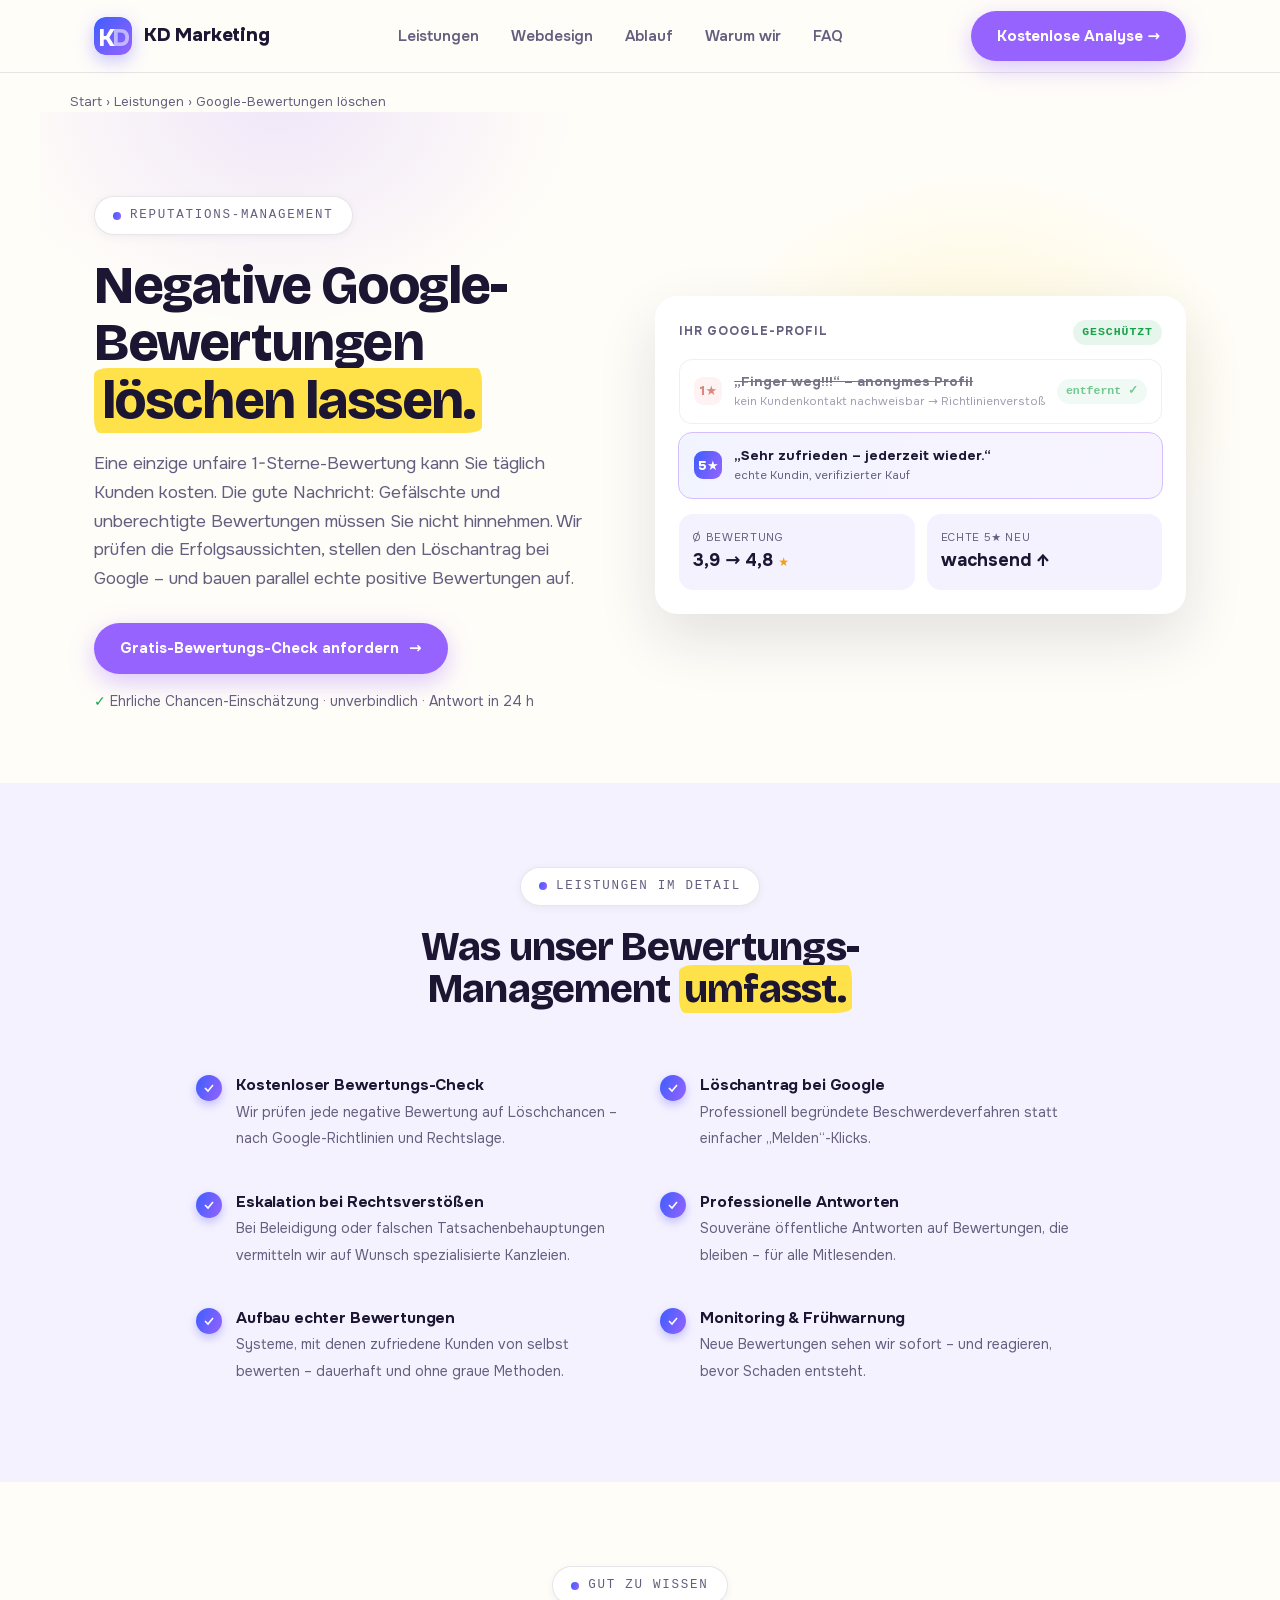
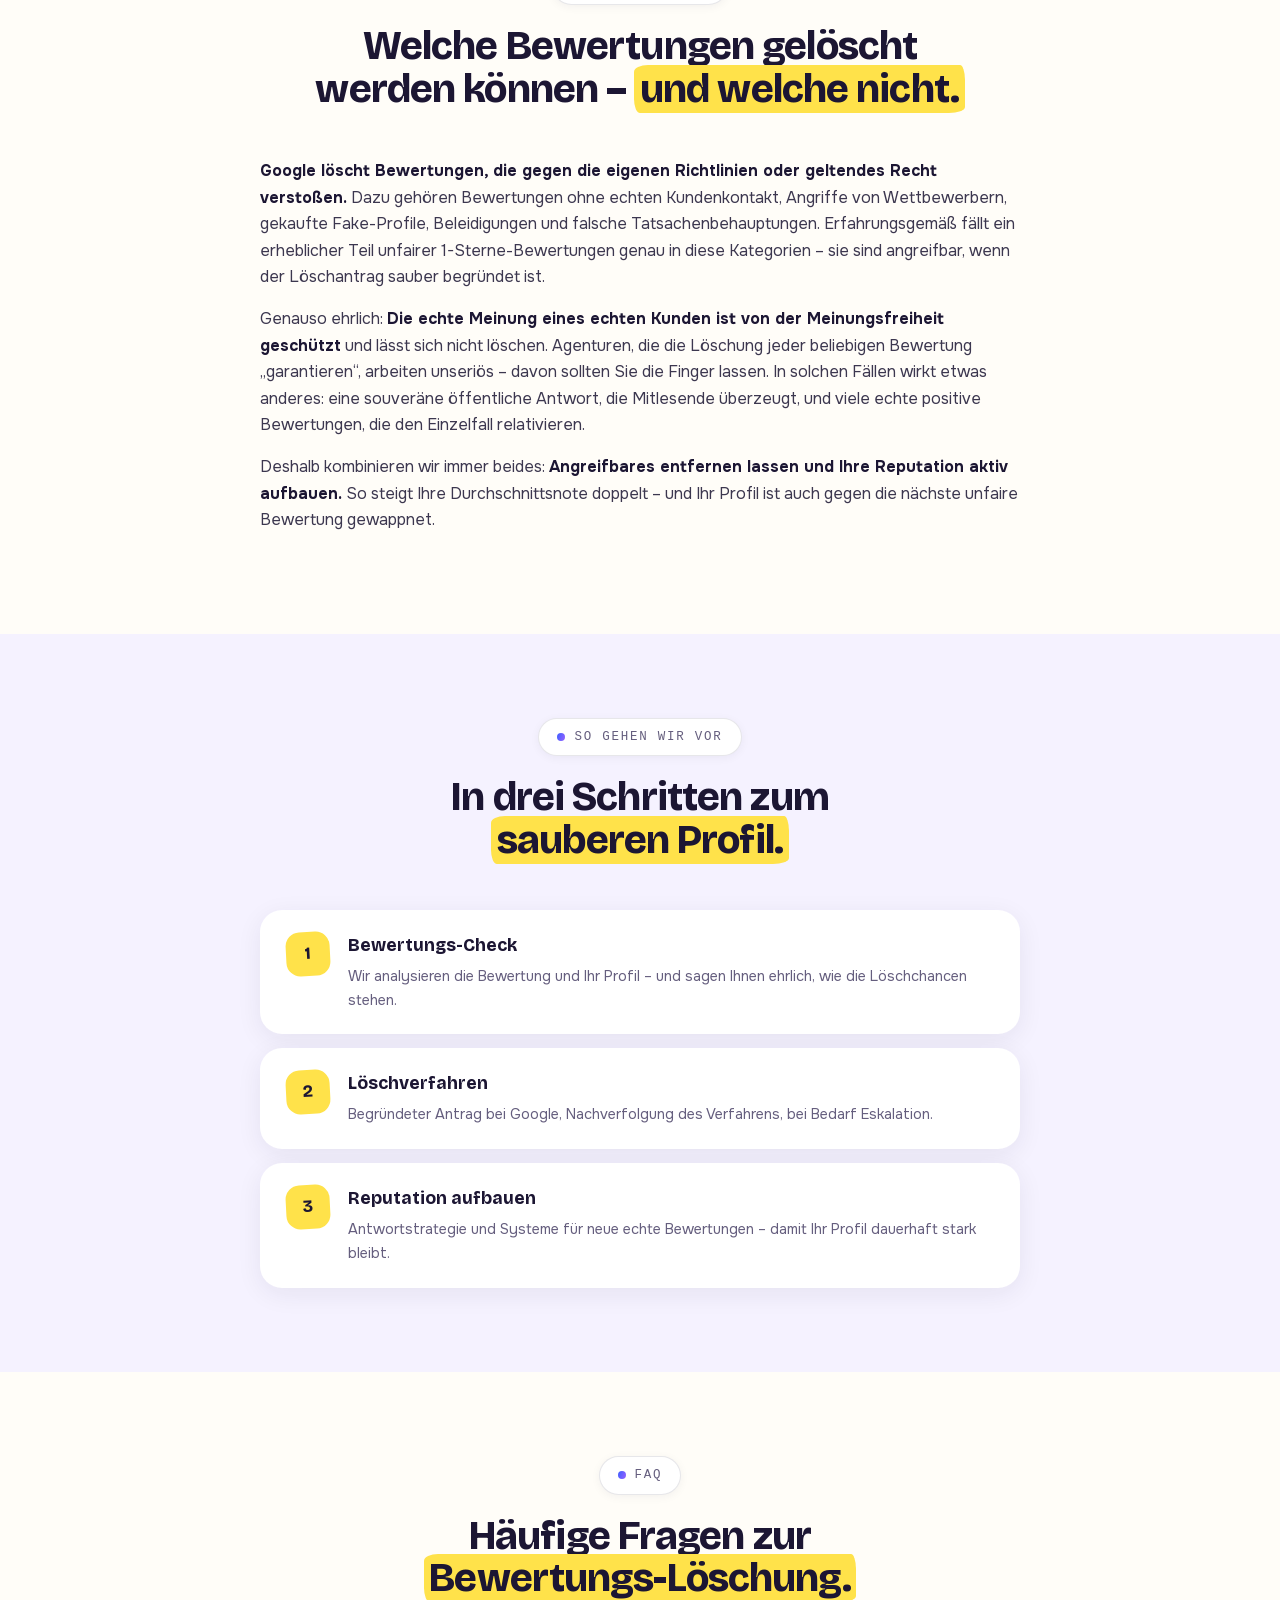
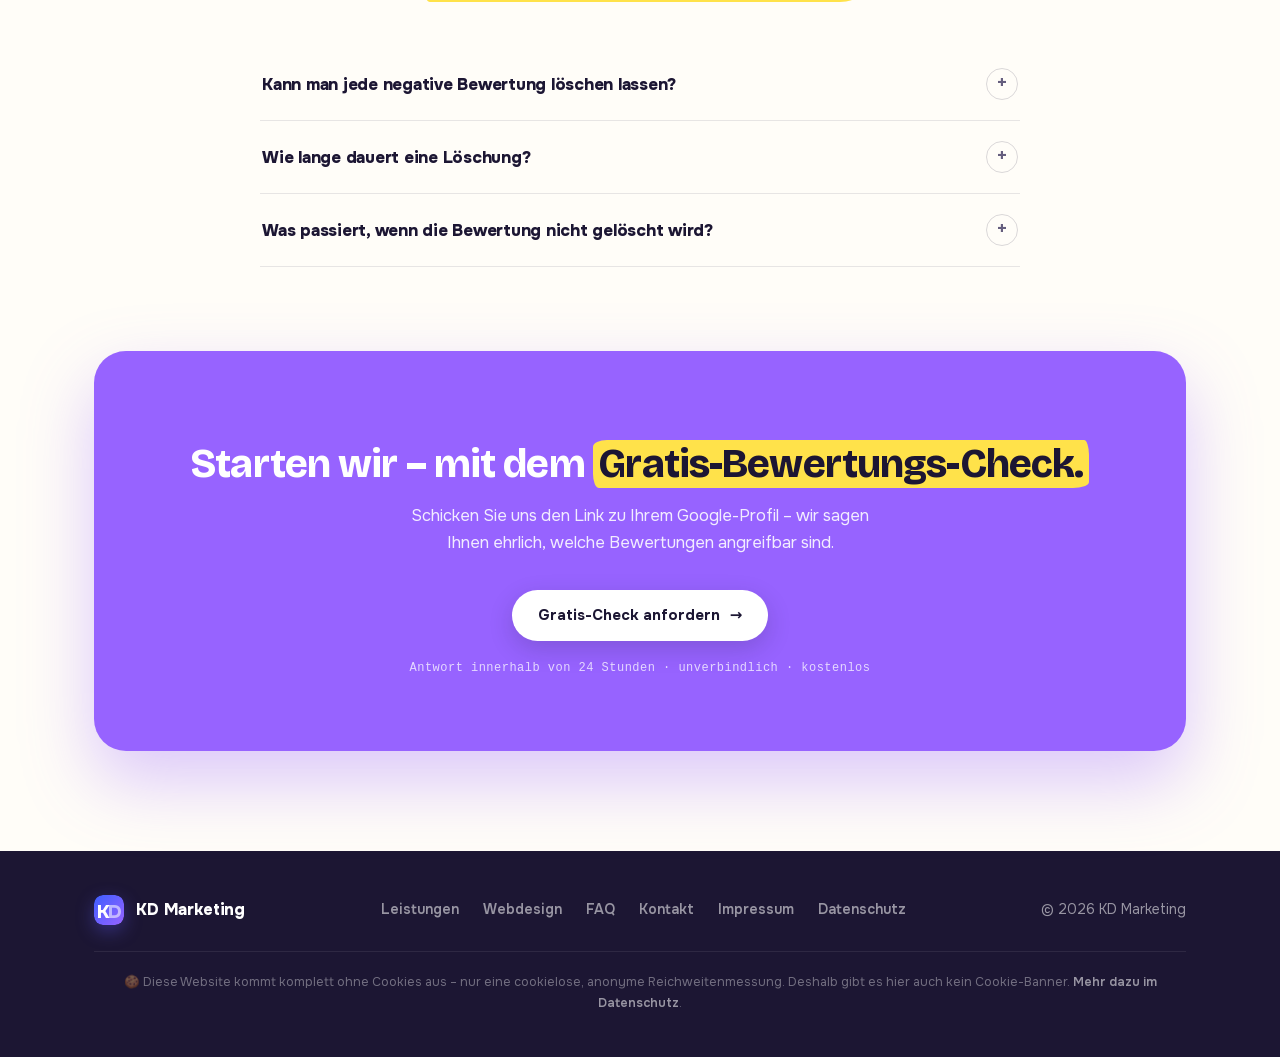
==== bewertungen-loeschen/index.html @ 402eca97 "Neue Leistung: Negative Google-Bewertungen löschen lassen Landingpage /bewertungen-loeschen/ (Servic" ====
<!DOCTYPE html>
<html lang="de">
<head>
<meta charset="UTF-8">
<meta name="viewport" content="width=device-width, initial-scale=1.0">
<title>Google Bewertungen löschen lassen | KD Marketing</title>
<meta name="description" content="Unberechtigte oder gefälschte Google-Bewertungen löschen lassen: ehrlicher Chancen-Check, Löschantrag bei Google, Aufbau echter 5-Sterne-Bewertungen.">
<link rel="canonical" href="https://kd-marketing.com/bewertungen-loeschen/">
<meta property="og:type" content="website">
<meta property="og:site_name" content="KD Marketing">
<meta property="og:locale" content="de_DE">
<meta property="og:title" content="Google Bewertungen löschen lassen | KD Marketing">
<meta property="og:description" content="Unberechtigte oder gefälschte Google-Bewertungen löschen lassen: ehrlicher Chancen-Check, Löschantrag bei Google, Aufbau echter 5-Sterne-Bewertungen.">
<meta property="og:url" content="https://kd-marketing.com/bewertungen-loeschen/">
<meta property="og:image" content="https://kd-marketing.com/og-image.png">
<meta property="og:image:width" content="1200">
<meta property="og:image:height" content="630">
<meta name="twitter:card" content="summary_large_image">
<link rel="icon" href="/favicon.svg" type="image/svg+xml">
<link rel="icon" href="/favicon-32.png" type="image/png" sizes="32x32">
<link rel="apple-touch-icon" href="/apple-touch-icon.png">
<meta name="theme-color" content="#fffdf8">
<link rel="preload" href="/fonts/onest-latin.woff2" as="font" type="font/woff2" crossorigin>
<link rel="stylesheet" href="/fonts/onest.css">
<script type="application/ld+json">
{"@context": "https://schema.org", "@type": "Service", "name": "Bewertungs-Management & Löschung unberechtigter Google-Bewertungen", "serviceType": "Reputationsmanagement", "description": "Unberechtigte oder gefälschte Google-Bewertungen löschen lassen: ehrlicher Chancen-Check, Löschantrag bei Google, Aufbau echter 5-Sterne-Bewertungen.", "url": "https://kd-marketing.com/bewertungen-loeschen/", "provider": {"@id": "https://kd-marketing.com/#organization", "@type": "ProfessionalService", "name": "KD Marketing UG (haftungsbeschränkt)", "url": "https://kd-marketing.com/"}, "areaServed": "DE"}
</script>
<script type="application/ld+json">
{"@context": "https://schema.org", "@type": "BreadcrumbList", "itemListElement": [{"@type": "ListItem", "position": 1, "name": "Start", "item": "https://kd-marketing.com/"}, {"@type": "ListItem", "position": 2, "name": "Google-Bewertungen löschen", "item": "https://kd-marketing.com/bewertungen-loeschen/"}]}
</script>
<script type="application/ld+json">
{"@context": "https://schema.org", "@type": "FAQPage", "mainEntity": [{"@type": "Question", "name": "Kann man jede negative Bewertung löschen lassen?", "acceptedAnswer": {"@type": "Answer", "text": "Nein – und wer Ihnen das verspricht, arbeitet unseriös. Gelöscht wird, was gegen Googles Richtlinien oder geltendes Recht verstößt: Fake-Bewertungen, Bewertungen ohne echten Kundenkontakt, Beleidigungen und falsche Tatsachenbehauptungen. Die echte Meinung eines echten Kunden ist von der Meinungsfreiheit geschützt. Nach dem kostenlosen Check sagen wir Ihnen ehrlich, wie Ihre Chancen stehen."}}, {"@type": "Question", "name": "Wie lange dauert eine Löschung?", "acceptedAnswer": {"@type": "Answer", "text": "Bei klaren Richtlinienverstößen entscheidet Google oft innerhalb von 1–2 Wochen. Strittige Fälle, in denen Google den Verfasser zur Stellungnahme auffordert, können mehrere Wochen dauern. Sie erhalten von uns laufend den Zwischenstand."}}, {"@type": "Question", "name": "Was passiert, wenn die Bewertung nicht gelöscht wird?", "acceptedAnswer": {"@type": "Answer", "text": "Dann reagieren wir strategisch: mit einer souveränen öffentlichen Antwort, die Mitlesende überzeugt, und mit dem gezielten Aufbau echter positiver Bewertungen – so verliert die einzelne Negativ-Bewertung schnell an Gewicht und Ihre Durchschnittsnote steigt wieder."}}]}
</script>
<style>
:root{
  --ink:#1c1633;--ink-soft:#655e7e;--paper:#fffdf8;--paper-soft:#f5f2ff;
  --line:rgba(28,22,51,.1);--blue:#3d5eff;--violet:#9763ff;--marker:#ffe24a;
  --grad:linear-gradient(112deg,#3d5eff 0%,#9763ff 100%);
  --dark:#1c1633;
  --font:'Onest',system-ui,sans-serif;
  --display:'Bricolage Grotesque','Onest',system-ui,sans-serif;
  --mono:ui-monospace,'SF Mono',SFMono-Regular,Menlo,Consolas,monospace;
}
*{margin:0;padding:0;box-sizing:border-box}
html{scroll-behavior:smooth}
section[id]{scroll-margin-top:80px}
a,button,summary{touch-action:manipulation}
:focus-visible{outline:2.5px solid var(--blue);outline-offset:3px;border-radius:6px}
h1,h2,h3{text-wrap:balance}
@media (prefers-reduced-motion:reduce){*,*::before,*::after{animation:none!important;transition:none!important}html{scroll-behavior:auto}}
body{font-family:var(--font);background:var(--paper);color:var(--ink);line-height:1.65;-webkit-font-smoothing:antialiased}
a{color:inherit;text-decoration:none}
.wrap{max-width:1140px;margin:0 auto;padding:0 24px}
header{position:sticky;top:0;z-index:50;background:rgba(255,253,248,.85);backdrop-filter:blur(14px);-webkit-backdrop-filter:blur(14px);border-bottom:1px solid var(--line)}
.nav{display:flex;align-items:center;justify-content:space-between;height:72px}
.logo{display:flex;align-items:center;gap:12px;font-weight:800;font-size:19px;letter-spacing:-.01em}
.logo-mark{width:38px;height:38px;border-radius:12px;display:block;flex:0 0 auto;box-shadow:0 6px 18px rgba(97,94,255,.35)}
.nav-links{display:flex;gap:32px;font-weight:600;font-size:15px;color:var(--ink-soft)}
.nav-links a:hover{color:var(--ink)}
.btn{display:inline-flex;align-items:center;gap:10px;background:var(--violet);color:#fff;font-weight:700;font-size:15px;padding:13px 26px;border-radius:999px;box-shadow:0 8px 24px rgba(151,99,255,.35);transition:transform .2s,filter .2s}
.btn:hover{transform:translateY(-2px);filter:brightness(1.06)}
.btn.light{background:#fff;color:var(--ink);box-shadow:0 8px 24px rgba(28,22,51,.18)}
.eyebrow{display:inline-flex;align-items:center;gap:9px;font-family:var(--mono);font-size:12.5px;font-weight:500;letter-spacing:.14em;text-transform:uppercase;color:var(--ink-soft);background:#fff;border:1px solid var(--line);padding:8px 18px;border-radius:999px;box-shadow:0 2px 10px rgba(28,22,51,.05)}
.eyebrow .dot{width:8px;height:8px;border-radius:50%;background:var(--grad)}
.hl{background:var(--marker);border-radius:14px 5px 16px 6px/7px 15px 6px 14px;padding:0 .14em;box-decoration-break:clone;-webkit-box-decoration-break:clone}
.hero{position:relative;overflow:hidden;padding:84px 0 70px}
.hero-glow{position:absolute;left:50%;top:-220px;transform:translateX(-50%);width:1200px;height:700px;pointer-events:none;background:radial-gradient(420px 320px at 20% 30%,rgba(151,99,255,.14),transparent 70%),radial-gradient(380px 300px at 78% 70%,rgba(255,226,74,.2),transparent 70%)}
.hero .wrap{position:relative;display:grid;grid-template-columns:1.05fr .95fr;gap:56px;align-items:center}
h1{font-family:var(--display);font-weight:780;font-size:clamp(33px,4.6vw,54px);line-height:1.06;letter-spacing:-.026em;margin:22px 0 0}
.lead{margin:20px 0 30px;font-size:17.5px;color:var(--ink-soft)}
.hero-note{margin-top:16px;font-size:14px;color:var(--ink-soft)}
.hero-note .ok{color:#16a34a;font-weight:700}
section{padding:84px 0}
.sec-head{max-width:680px;margin:0 auto 48px;text-align:center}
h2{font-family:var(--display);font-weight:760;font-size:clamp(26px,3.6vw,40px);line-height:1.07;letter-spacing:-.022em;margin-top:20px}
.sec-head p{margin-top:14px;color:var(--ink-soft);font-size:16.5px}
.soft{background:var(--paper-soft)}
.benefits{display:grid;grid-template-columns:1fr 1fr;gap:10px 28px;max-width:900px;margin:0 auto}
.b-item{display:flex;gap:14px;padding:14px 6px}
.check{flex:0 0 26px;width:26px;height:26px;border-radius:50%;margin-top:2px;background:var(--grad);display:grid;place-items:center;box-shadow:0 4px 10px rgba(97,94,255,.35)}
.check svg{width:12px;height:12px;stroke:#fff;stroke-width:3.2;fill:none}
.b-item b{display:block;font-size:15.5px;letter-spacing:-.01em}
.b-item span{font-size:14px;color:var(--ink-soft)}
.steps{max-width:760px;margin:0 auto;display:flex;flex-direction:column;gap:14px}
.step{display:flex;gap:18px;background:#fff;border-radius:22px;padding:22px 26px;box-shadow:0 6px 26px rgba(28,22,51,.07)}
.step i{flex:0 0 44px;width:44px;height:44px;border-radius:14px;display:grid;place-items:center;font-family:var(--display);font-weight:750;font-size:17px;background:var(--marker);color:var(--ink);transform:rotate(-3deg);font-style:normal}
.step b{display:block;font-family:var(--display);font-size:17.5px;font-weight:740;margin-bottom:4px}
.step p{font-size:14.5px;color:var(--ink-soft)}
.prose{max-width:760px;margin:0 auto;font-size:16px;color:#3c374f}
.prose p{margin-bottom:16px}
.prose strong{color:var(--ink)}
.faq-list{max-width:760px;margin:0 auto}
.faq-item{border-bottom:1px solid var(--line)}
.faq-item summary{list-style:none;cursor:pointer;display:flex;align-items:center;justify-content:space-between;gap:16px;padding:20px 2px;font-size:16.5px;font-weight:800;letter-spacing:-.015em}
.faq-item summary::-webkit-details-marker{display:none}
.faq-item summary .fx{flex:0 0 32px;width:32px;height:32px;border-radius:50%;border:1.5px solid rgba(28,22,51,.16);display:grid;place-items:center;font-weight:600;font-size:18px;color:var(--ink-soft);transition:transform .25s,background .25s,color .25s,border-color .25s}
.faq-item[open] summary .fx{transform:rotate(45deg);background:var(--grad);color:#fff;border-color:transparent}
.faq-item .faq-a{padding:0 44px 20px 2px;color:var(--ink-soft);font-size:15px}
.cta-band{padding:0 0 100px}
.cta-inner{position:relative;overflow:hidden;border-radius:32px;background:var(--violet);color:#fff;text-align:center;padding:72px 32px;box-shadow:0 30px 70px rgba(151,99,255,.35)}
.cta-inner h2{color:#fff}
.cta-inner .hl{background:var(--marker);color:var(--ink)}
.cta-inner p{margin:16px auto 34px;max-width:480px;color:rgba(255,255,255,.88);font-size:16.5px}
.cta-note{margin-top:18px;font-family:var(--mono);font-size:12px;letter-spacing:.04em;color:rgba(255,255,255,.75)}
.crumbs{font-size:13px;color:var(--ink-soft);padding:18px 0 0}
.crumbs a{color:var(--ink-soft)}.crumbs a:hover{color:var(--ink)}
footer{background:var(--dark);color:rgba(255,255,255,.55);padding:44px 0;font-size:14px}
.foot{display:flex;justify-content:space-between;align-items:center;gap:20px;flex-wrap:wrap}
.foot .logo{font-size:16px;color:#fff}
.foot .logo-mark{width:30px;height:30px;border-radius:9px}
.foot-links{display:flex;gap:24px;font-weight:600}
.foot-links a:hover{color:#fff}
.nocookie{margin-top:26px;padding-top:20px;border-top:1px solid rgba(255,255,255,.08);text-align:center;font-size:12.5px;color:rgba(255,255,255,.38)}
.nocookie a{color:rgba(255,255,255,.55);font-weight:600}
.nocookie a:hover{color:#fff}
/* ---- visuals ---- */
.vis{position:relative}
.vis-card{background:#fff;border-radius:22px;padding:24px;box-shadow:0 24px 60px rgba(28,22,51,.12)}
.vis-h{font-size:12px;font-weight:700;letter-spacing:.08em;text-transform:uppercase;color:var(--ink-soft);margin-bottom:14px;display:flex;justify-content:space-between;align-items:center}
.vis-h .up{font-family:var(--mono);font-size:11.5px;font-weight:600;color:#16a34a;background:rgba(22,163,74,.1);border-radius:999px;padding:3px 9px}
.serp-row{display:flex;align-items:center;gap:12px;border:1px solid var(--line);border-radius:13px;padding:11px 14px;background:#fff;margin-bottom:9px}
.serp-row.win{background:linear-gradient(112deg,rgba(61,94,255,.07),rgba(151,99,255,.07));outline:1.5px solid rgba(151,99,255,.4);border-color:transparent}
.pos{width:28px;height:28px;border-radius:9px;flex:0 0 28px;display:grid;place-items:center;font-weight:800;font-size:13px;background:#f1eefb;color:var(--ink-soft)}
.serp-row.win .pos{background:var(--grad);color:#fff}
.sr-txt{min-width:0;flex:1}
.sr-txt b{display:block;font-size:13.5px;white-space:nowrap;overflow:hidden;text-overflow:ellipsis}
.sr-txt span{display:block;font-size:11.5px;color:var(--ink-soft);white-space:nowrap;overflow:hidden;text-overflow:ellipsis}
.ghost{height:8px;border-radius:4px;background:#efedf7}
.tbars{display:flex;align-items:flex-end;gap:6px;height:110px;margin-top:8px}
.tbars i{flex:1;border-radius:6px 6px 3px 3px;background:linear-gradient(180deg,#b9c5ff,#7c96ff)}
.tbars i:last-child{background:var(--grad)}
.map-vis{position:relative;height:130px;border-radius:14px;overflow:hidden;background:radial-gradient(circle at 62% 42%,rgba(151,99,255,.16),transparent 55%),#f2effa;margin-bottom:14px}
.map-vis::before,.map-vis::after{content:"";position:absolute;background:#e2ddf0}
.map-vis::before{left:0;right:0;top:56px;height:10px;transform:rotate(-6deg)}
.map-vis::after{top:0;bottom:0;left:58%;width:10px;transform:rotate(14deg)}
.pin{position:absolute;left:58%;top:40px;width:34px;height:34px;transform:translateX(-50%);background:var(--grad);border-radius:50% 50% 50% 0;rotate:-45deg;box-shadow:0 8px 18px rgba(97,94,255,.45)}
.pin::after{content:"";position:absolute;inset:9px;background:#fff;border-radius:50%}
.stars{color:#f59e0b;letter-spacing:2px;font-size:13px}
.chat{display:flex;flex-direction:column;gap:10px}
.bubble{border-radius:16px;padding:12px 16px;font-size:13.5px;max-width:92%}
.bubble.q{background:#f1eefb;align-self:flex-end;border-bottom-right-radius:5px}
.bubble.a{background:#fff;border:1px solid var(--line);align-self:flex-start;border-bottom-left-radius:5px;box-shadow:0 4px 14px rgba(28,22,51,.06)}
.bubble.a mark{background:var(--marker);border-radius:5px;padding:0 4px}
.doc-lines{display:flex;flex-direction:column;gap:8px;margin-bottom:16px}
.doc-lines .ghost.t{height:12px;background:#241d3d;width:62%}
.gauge{display:flex;gap:10px;align-items:flex-end;height:90px;margin-top:6px}
.gauge i{flex:1;border-radius:8px 8px 4px 4px}
@media(max-width:900px){
  .nav-links{display:none}
  .hero .wrap{grid-template-columns:1fr;gap:40px}
  .benefits{grid-template-columns:1fr}
}
@media(max-width:600px){
  .nav{height:64px}.logo{font-size:16px;gap:9px}.logo-mark{width:32px;height:32px}
  .nav .btn{padding:10px 16px;font-size:13px;white-space:nowrap}
  section{padding:64px 0}.hero{padding:64px 0 56px}
}
</style>
</head>
<body>

<header>
  <div class="wrap nav">
    <a class="logo" href="/"><svg class="logo-mark" viewBox="0 0 52 52" aria-hidden="true"><defs><linearGradient id="lg1" x1="0" y1="0" x2="1" y2="1"><stop offset="0" stop-color="#3d5eff"/><stop offset="1" stop-color="#9763ff"/></linearGradient></defs><rect width="52" height="52" rx="15" fill="url(#lg1)"/><text x="6" y="39" font-family="Onest,Arial,sans-serif" font-weight="800" font-size="33" fill="#fff" letter-spacing="-2">K</text><text x="24.5" y="39" font-family="Onest,Arial,sans-serif" font-weight="800" font-size="33" fill="#fff" opacity=".55" letter-spacing="-2">D</text></svg> KD&nbsp;Marketing</a>
    <nav class="nav-links">
      <a href="/#leistungen">Leistungen</a>
      <a href="/#webdesign">Webdesign</a>
      <a href="/#ablauf">Ablauf</a>
      <a href="/#warum">Warum wir</a>
      <a href="/#faq">FAQ</a>
    </nav>
    <a class="btn" href="#kontakt">Kostenlose Analyse →</a>
  </div>
</header>

<div class="wrap crumbs"><a href="/">Start</a> › <a href="/#leistungen">Leistungen</a> › Google-Bewertungen löschen</div>

<section class="hero">
  <div class="hero-glow"></div>
  <div class="wrap">
    <div>
      <div class="eyebrow"><span class="dot"></span> Reputations-Management</div>
      <h1>Negative Google-Bewertungen <span class="hl">löschen lassen.</span></h1>
      <p class="lead">Eine einzige unfaire 1-Sterne-Bewertung kann Sie täglich Kunden kosten. Die gute Nachricht: Gefälschte und unberechtigte Bewertungen müssen Sie nicht hinnehmen. Wir prüfen die Erfolgsaussichten, stellen den Löschantrag bei Google – und bauen parallel echte positive Bewertungen auf.</p>
      <a class="btn" href="#kontakt">Gratis-Bewertungs-Check anfordern <span aria-hidden="true">→</span></a>
      <div class="hero-note"><span class="ok">✓</span> Ehrliche Chancen-Einschätzung · unverbindlich · Antwort in 24&nbsp;h</div>
    </div>
    <figure class="vis" aria-label="Beispiel: unberechtigte 1-Sterne-Bewertung entfernt, Durchschnittsnote steigt">
      <div class="vis-card">
        <div class="vis-h">Ihr Google-Profil <span class="up">geschützt</span></div>
        <div class="serp-row" style="opacity:.6">
          <span class="pos" style="background:#fdeaea;color:#c0392b">1★</span>
          <span class="sr-txt"><b style="text-decoration:line-through">„Finger weg!!!“ – anonymes Profil</b><span>kein Kundenkontakt nachweisbar → Richtlinienverstoß</span></span>
          <span style="font-family:var(--mono);font-size:11.5px;font-weight:600;color:#16a34a;background:rgba(22,163,74,.1);border-radius:999px;padding:3px 9px;white-space:nowrap">entfernt ✓</span>
        </div>
        <div class="serp-row win">
          <span class="pos">5★</span>
          <span class="sr-txt"><b>„Sehr zufrieden – jederzeit wieder.“</b><span>echte Kundin, verifizierter Kauf</span></span>
        </div>
        <div style="display:flex;gap:12px;margin-top:16px">
          <div style="flex:1;background:#f5f2ff;border-radius:14px;padding:14px"><div style="font-size:11px;color:var(--ink-soft);text-transform:uppercase;letter-spacing:.06em">Ø Bewertung</div><b style="font-size:18px">3,9 → 4,8 <span class="stars" style="font-size:12px">★</span></b></div>
          <div style="flex:1;background:#f5f2ff;border-radius:14px;padding:14px"><div style="font-size:11px;color:var(--ink-soft);text-transform:uppercase;letter-spacing:.06em">Echte 5★ neu</div><b style="font-size:18px">wachsend ↑</b></div>
        </div>
      </div>
    </figure>
  </div>
</section>

<section class="soft">
  <div class="wrap">
    <div class="sec-head">
      <div class="eyebrow"><span class="dot"></span> Leistungen im Detail</div>
      <h2>Was unser Bewertungs-Management <span class="hl">umfasst.</span></h2>
    </div>
    <div class="benefits">
      <div class="b-item"><span class="check"><svg aria-hidden="true" viewBox="0 0 24 24"><path d="M4 12l6 6L20 6"/></svg></span><div><b>Kostenloser Bewertungs-Check</b><span>Wir prüfen jede negative Bewertung auf Löschchancen – nach Google-Richtlinien und Rechtslage.</span></div></div>
      <div class="b-item"><span class="check"><svg aria-hidden="true" viewBox="0 0 24 24"><path d="M4 12l6 6L20 6"/></svg></span><div><b>Löschantrag bei Google</b><span>Professionell begründete Beschwerdeverfahren statt einfacher „Melden“-Klicks.</span></div></div>
      <div class="b-item"><span class="check"><svg aria-hidden="true" viewBox="0 0 24 24"><path d="M4 12l6 6L20 6"/></svg></span><div><b>Eskalation bei Rechtsverstößen</b><span>Bei Beleidigung oder falschen Tatsachenbehauptungen vermitteln wir auf Wunsch spezialisierte Kanzleien.</span></div></div>
      <div class="b-item"><span class="check"><svg aria-hidden="true" viewBox="0 0 24 24"><path d="M4 12l6 6L20 6"/></svg></span><div><b>Professionelle Antworten</b><span>Souveräne öffentliche Antworten auf Bewertungen, die bleiben – für alle Mitlesenden.</span></div></div>
      <div class="b-item"><span class="check"><svg aria-hidden="true" viewBox="0 0 24 24"><path d="M4 12l6 6L20 6"/></svg></span><div><b>Aufbau echter Bewertungen</b><span>Systeme, mit denen zufriedene Kunden von selbst bewerten – dauerhaft und ohne graue Methoden.</span></div></div>
      <div class="b-item"><span class="check"><svg aria-hidden="true" viewBox="0 0 24 24"><path d="M4 12l6 6L20 6"/></svg></span><div><b>Monitoring & Frühwarnung</b><span>Neue Bewertungen sehen wir sofort – und reagieren, bevor Schaden entsteht.</span></div></div>
    </div>
  </div>
</section>

<section>
  <div class="wrap">
    <div class="sec-head">
      <div class="eyebrow"><span class="dot"></span> Gut zu wissen</div>
      <h2>Welche Bewertungen gelöscht werden können – <span class="hl">und welche nicht.</span></h2>
    </div>
    <div class="prose">
<p><strong>Google löscht Bewertungen, die gegen die eigenen Richtlinien oder geltendes Recht verstoßen.</strong> Dazu gehören Bewertungen ohne echten Kundenkontakt, Angriffe von Wettbewerbern, gekaufte Fake-Profile, Beleidigungen und falsche Tatsachenbehauptungen. Erfahrungsgemäß fällt ein erheblicher Teil unfairer 1-Sterne-Bewertungen genau in diese Kategorien – sie sind angreifbar, wenn der Löschantrag sauber begründet ist.</p>
<p>Genauso ehrlich: <strong>Die echte Meinung eines echten Kunden ist von der Meinungsfreiheit geschützt</strong> und lässt sich nicht löschen. Agenturen, die die Löschung jeder beliebigen Bewertung „garantieren“, arbeiten unseriös – davon sollten Sie die Finger lassen. In solchen Fällen wirkt etwas anderes: eine souveräne öffentliche Antwort, die Mitlesende überzeugt, und viele echte positive Bewertungen, die den Einzelfall relativieren.</p>
<p>Deshalb kombinieren wir immer beides: <strong>Angreifbares entfernen lassen und Ihre Reputation aktiv aufbauen.</strong> So steigt Ihre Durchschnittsnote doppelt – und Ihr Profil ist auch gegen die nächste unfaire Bewertung gewappnet.</p>
    </div>
  </div>
</section>

<section class="soft">
  <div class="wrap">
    <div class="sec-head">
      <div class="eyebrow"><span class="dot"></span> So gehen wir vor</div>
      <h2>In drei Schritten zum <span class="hl">sauberen Profil.</span></h2>
    </div>
    <div class="steps">
      <div class="step"><i>1</i><div><b>Bewertungs-Check</b><p>Wir analysieren die Bewertung und Ihr Profil – und sagen Ihnen ehrlich, wie die Löschchancen stehen.</p></div></div>
      <div class="step"><i>2</i><div><b>Löschverfahren</b><p>Begründeter Antrag bei Google, Nachverfolgung des Verfahrens, bei Bedarf Eskalation.</p></div></div>
      <div class="step"><i>3</i><div><b>Reputation aufbauen</b><p>Antwortstrategie und Systeme für neue echte Bewertungen – damit Ihr Profil dauerhaft stark bleibt.</p></div></div>
    </div>
  </div>
</section>

<section>
  <div class="wrap">
    <div class="sec-head">
      <div class="eyebrow"><span class="dot"></span> FAQ</div>
      <h2>Häufige Fragen zur <span class="hl">Bewertungs-Löschung.</span></h2>
    </div>
    <div class="faq-list">
      <details class="faq-item">
        <summary>Kann man jede negative Bewertung löschen lassen?<span class="fx">+</span></summary>
        <div class="faq-a">Nein – und wer Ihnen das verspricht, arbeitet unseriös. Gelöscht wird, was gegen Googles Richtlinien oder geltendes Recht verstößt: Fake-Bewertungen, Bewertungen ohne echten Kundenkontakt, Beleidigungen und falsche Tatsachenbehauptungen. Die echte Meinung eines echten Kunden ist von der Meinungsfreiheit geschützt. Nach dem kostenlosen Check sagen wir Ihnen ehrlich, wie Ihre Chancen stehen.</div>
      </details>
      <details class="faq-item">
        <summary>Wie lange dauert eine Löschung?<span class="fx">+</span></summary>
        <div class="faq-a">Bei klaren Richtlinienverstößen entscheidet Google oft innerhalb von 1–2 Wochen. Strittige Fälle, in denen Google den Verfasser zur Stellungnahme auffordert, können mehrere Wochen dauern. Sie erhalten von uns laufend den Zwischenstand.</div>
      </details>
      <details class="faq-item">
        <summary>Was passiert, wenn die Bewertung nicht gelöscht wird?<span class="fx">+</span></summary>
        <div class="faq-a">Dann reagieren wir strategisch: mit einer souveränen öffentlichen Antwort, die Mitlesende überzeugt, und mit dem gezielten Aufbau echter positiver Bewertungen – so verliert die einzelne Negativ-Bewertung schnell an Gewicht und Ihre Durchschnittsnote steigt wieder.</div>
      </details>
    </div>
  </div>
</section>

<section class="cta-band" id="kontakt">
  <div class="wrap">
    <div class="cta-inner">
      <h2>Starten wir – mit dem <span class="hl">Gratis-Bewertungs-Check.</span></h2>
      <p>Schicken Sie uns den Link zu Ihrem Google-Profil – wir sagen Ihnen ehrlich, welche Bewertungen angreifbar sind.</p>
      <a class="btn light" href="mailto:info@kd-marketing.com?subject=Anfrage%20Bewertungs-Check">Gratis-Check anfordern <span aria-hidden="true">→</span></a>
      <div class="cta-note">Antwort innerhalb von 24 Stunden · unverbindlich · kostenlos</div>
    </div>
  </div>
</section>

<footer>
  <div class="wrap foot">
    <a class="logo" href="/"><svg class="logo-mark" viewBox="0 0 52 52" aria-hidden="true"><defs><linearGradient id="lg2" x1="0" y1="0" x2="1" y2="1"><stop offset="0" stop-color="#3d5eff"/><stop offset="1" stop-color="#9763ff"/></linearGradient></defs><rect width="52" height="52" rx="15" fill="url(#lg2)"/><text x="6" y="39" font-family="Onest,Arial,sans-serif" font-weight="800" font-size="33" fill="#fff" letter-spacing="-2">K</text><text x="24.5" y="39" font-family="Onest,Arial,sans-serif" font-weight="800" font-size="33" fill="#fff" opacity=".55" letter-spacing="-2">D</text></svg> KD&nbsp;Marketing</a>
    <div class="foot-links">
      <a href="/#leistungen">Leistungen</a>
      <a href="/#webdesign">Webdesign</a>
      <a href="/#faq">FAQ</a>
      <a href="/#kontakt">Kontakt</a>
      <a href="/impressum/">Impressum</a>
      <a href="/datenschutz/">Datenschutz</a>
    </div>
    <div>© 2026 KD Marketing</div>
  </div>
  <div class="wrap">
    <p class="nocookie">🍪 Diese Website kommt komplett ohne Cookies aus – nur eine cookielose, anonyme Reichweitenmessung. Deshalb gibt es hier auch kein Cookie-Banner. <a href="/datenschutz/">Mehr dazu im Datenschutz</a>.</p>
  </div>
</footer>

<!-- Cloudflare Web Analytics (cookielos, siehe Datenschutz Ziff. 5) --><script type="module" src="https://static.cloudflareinsights.com/beacon.min.js" data-cf-beacon='{"token": "807c49d5d8184582b12e681dba7c41f8"}'></script>
</body>
</html>
---- fonts/onest.css ----
/* Bricolage Grotesque (variable 500–800) — Display-Schrift, self-hosted */
@font-face{
  font-family:'Bricolage Grotesque';
  font-style:normal;
  font-weight:500 800;
  font-display:swap;
  src:url(/fonts/bricolage-latin-ext.woff2) format('woff2');
  unicode-range:U+0100-02BA,U+02BD-02C5,U+02C7-02CC,U+02CE-02D7,U+02DD-02FF,U+0304,U+0308,U+0329,U+1D00-1DBF,U+1E00-1E9F,U+1EF2-1EFF,U+2020,U+20A0-20AB,U+20AD-20C0,U+2113,U+2C60-2C7F,U+A720-A7FF;
}
@font-face{
  font-family:'Bricolage Grotesque';
  font-style:normal;
  font-weight:500 800;
  font-display:swap;
  src:url(/fonts/bricolage-latin.woff2) format('woff2');
  unicode-range:U+0000-00FF,U+0131,U+0152-0153,U+02BB-02BC,U+02C6,U+02DA,U+02DC,U+0304,U+0308,U+0329,U+2000-206F,U+20AC,U+2122,U+2191,U+2193,U+2212,U+2215,U+FEFF,U+FFFD;
}

/* Onest (variable, 100–900) — self-hosted, DSGVO-konform (keine Google-Server) */
@font-face{
  font-family:'Onest';
  font-style:normal;
  font-weight:100 900;
  font-display:swap;
  src:url(/fonts/onest-latin-ext.woff2) format('woff2');
  unicode-range:U+0100-02BA,U+02BD-02C5,U+02C7-02CC,U+02CE-02D7,U+02DD-02FF,U+0304,U+0308,U+0329,U+1D00-1DBF,U+1E00-1E9F,U+1EF2-1EFF,U+2020,U+20A0-20AB,U+20AD-20C0,U+2113,U+2C60-2C7F,U+A720-A7FF;
}
@font-face{
  font-family:'Onest';
  font-style:normal;
  font-weight:100 900;
  font-display:swap;
  src:url(/fonts/onest-latin.woff2) format('woff2');
  unicode-range:U+0000-00FF,U+0131,U+0152-0153,U+02BB-02BC,U+02C6,U+02DA,U+02DC,U+0304,U+0308,U+0329,U+2000-206F,U+20AC,U+2122,U+2191,U+2193,U+2212,U+2215,U+FEFF,U+FFFD;
}
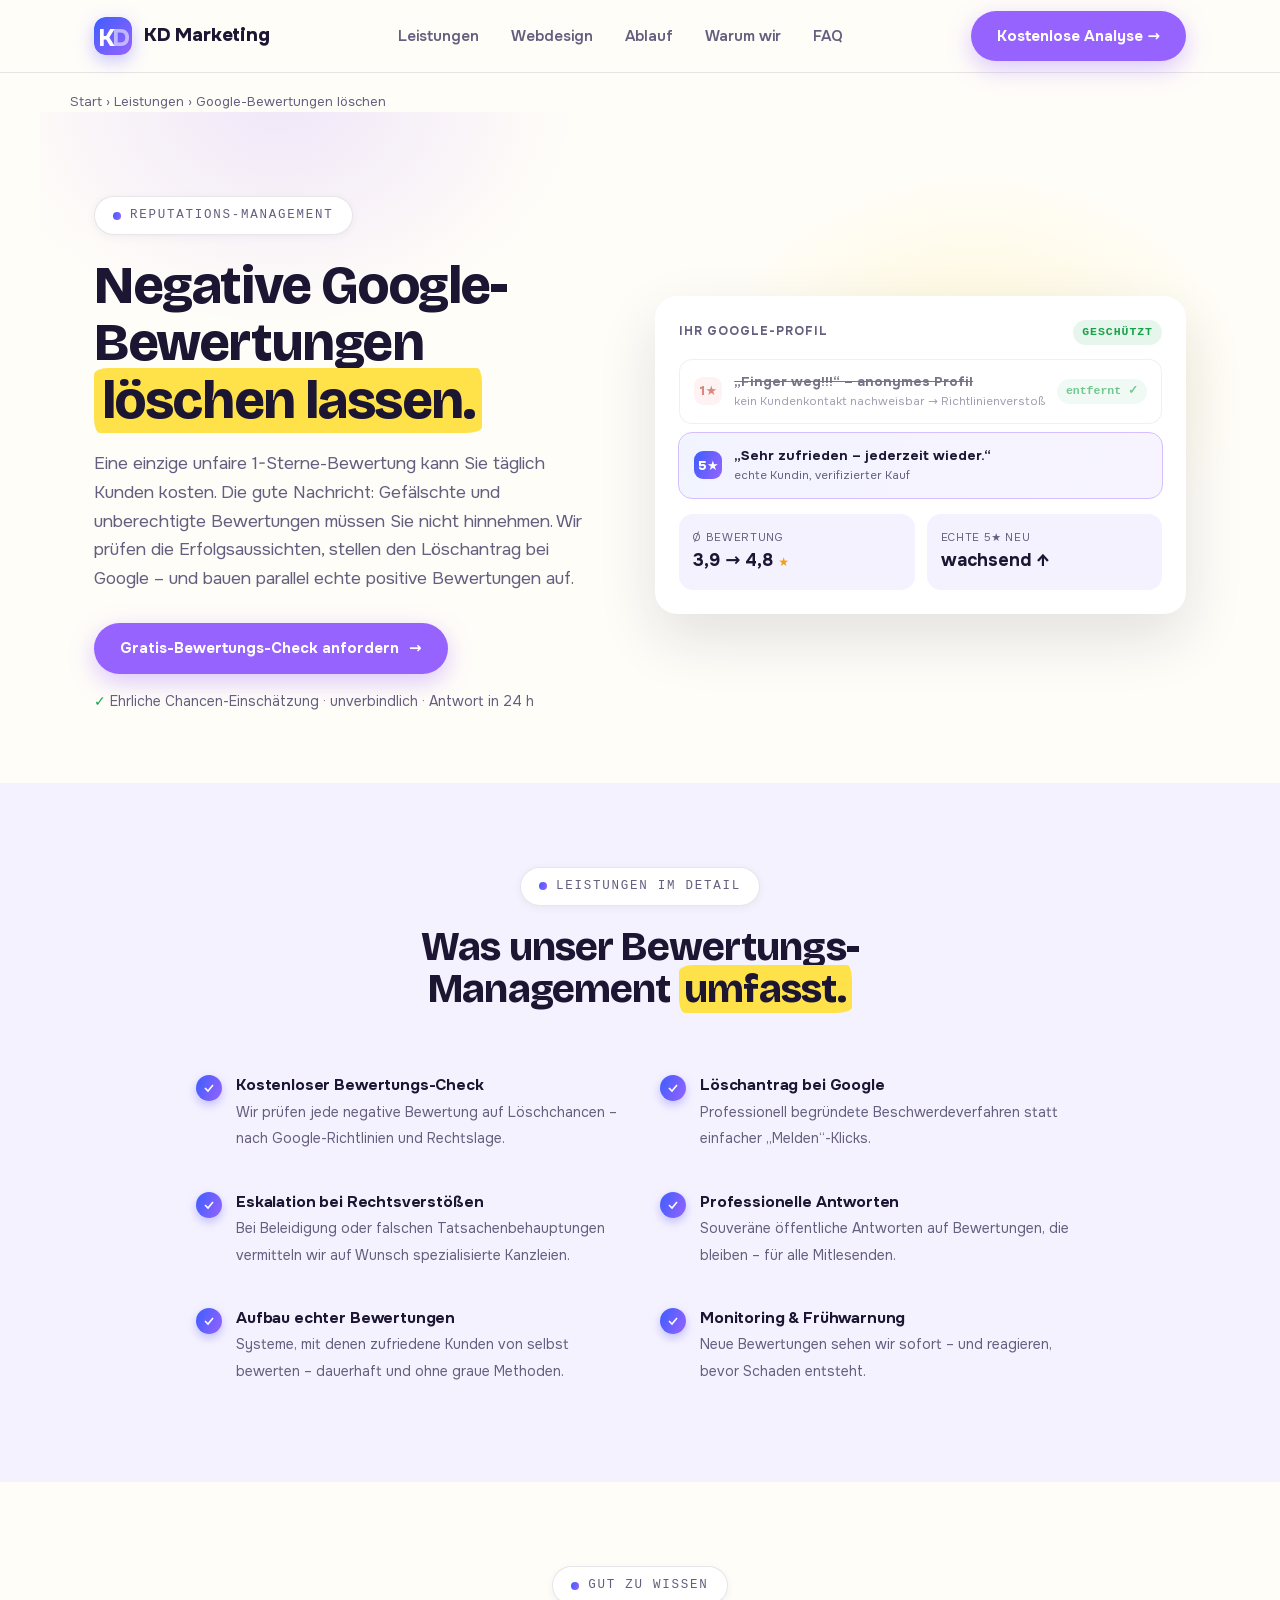
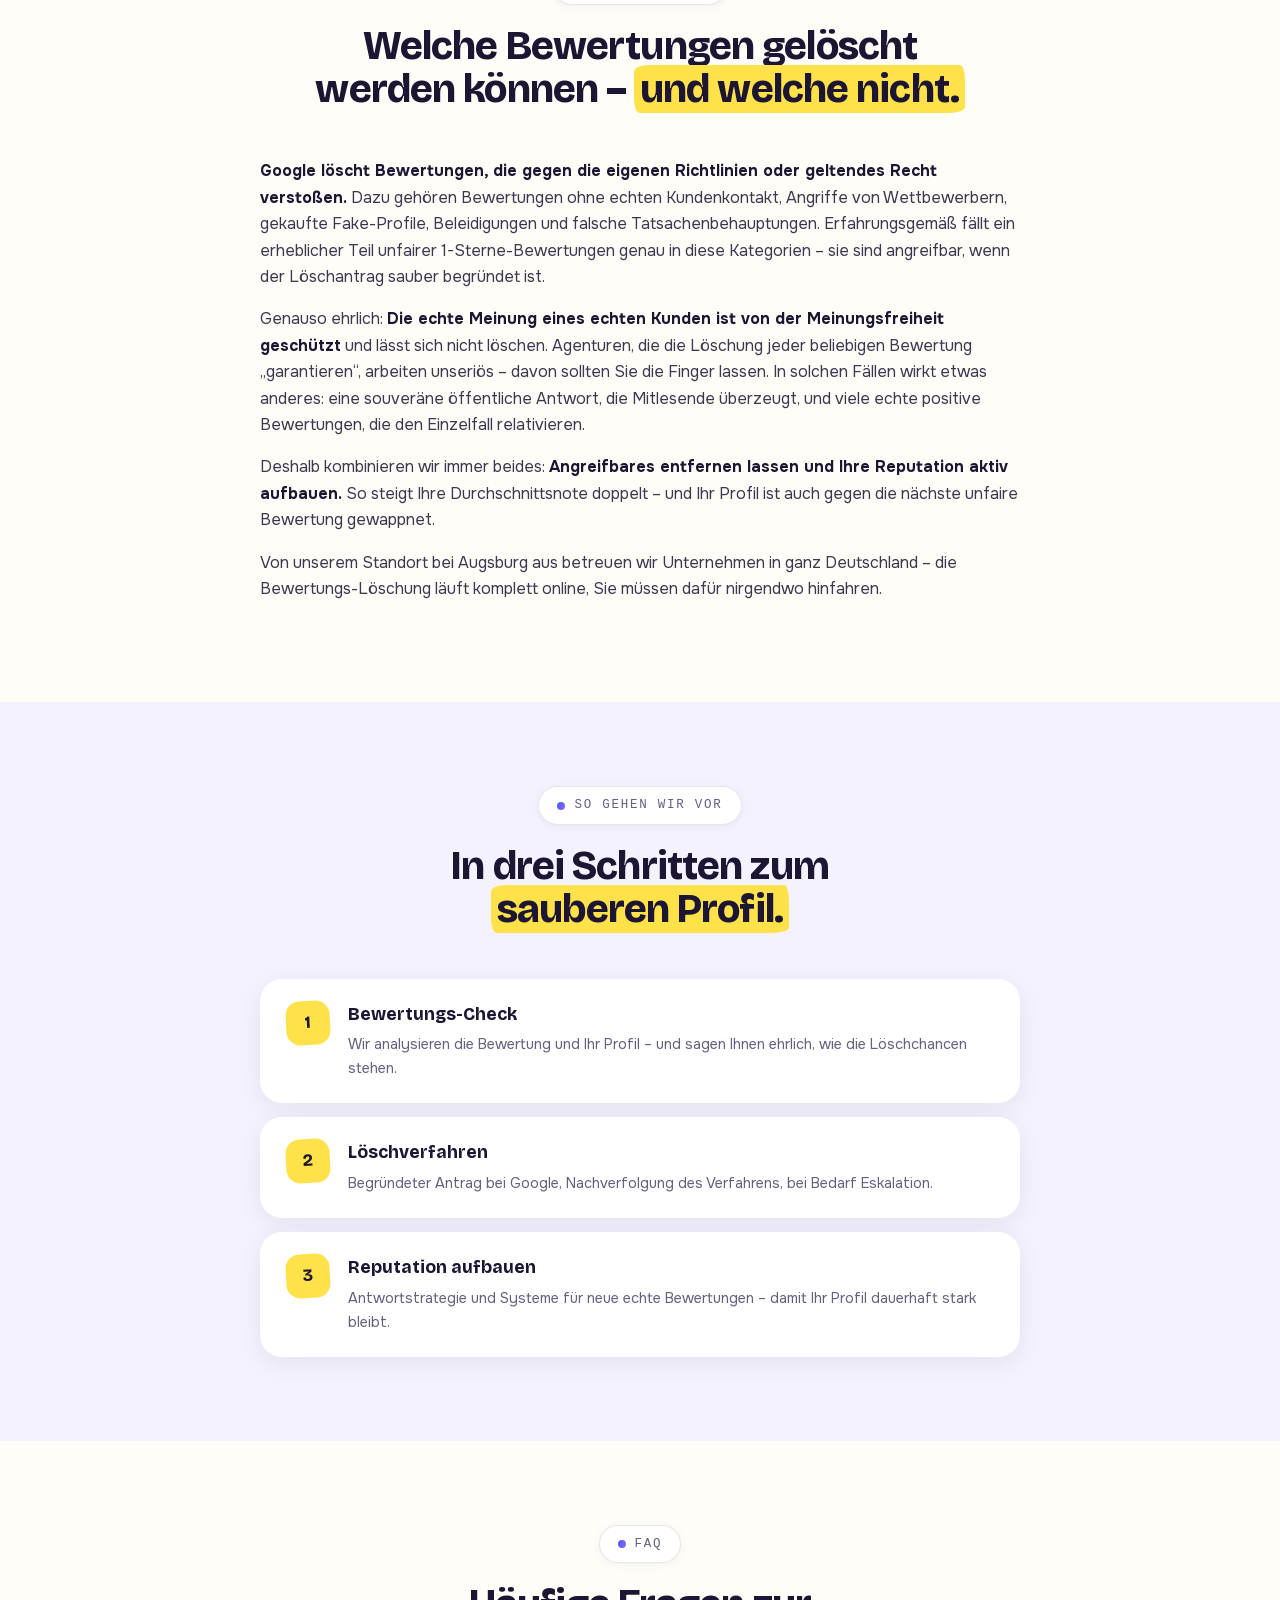
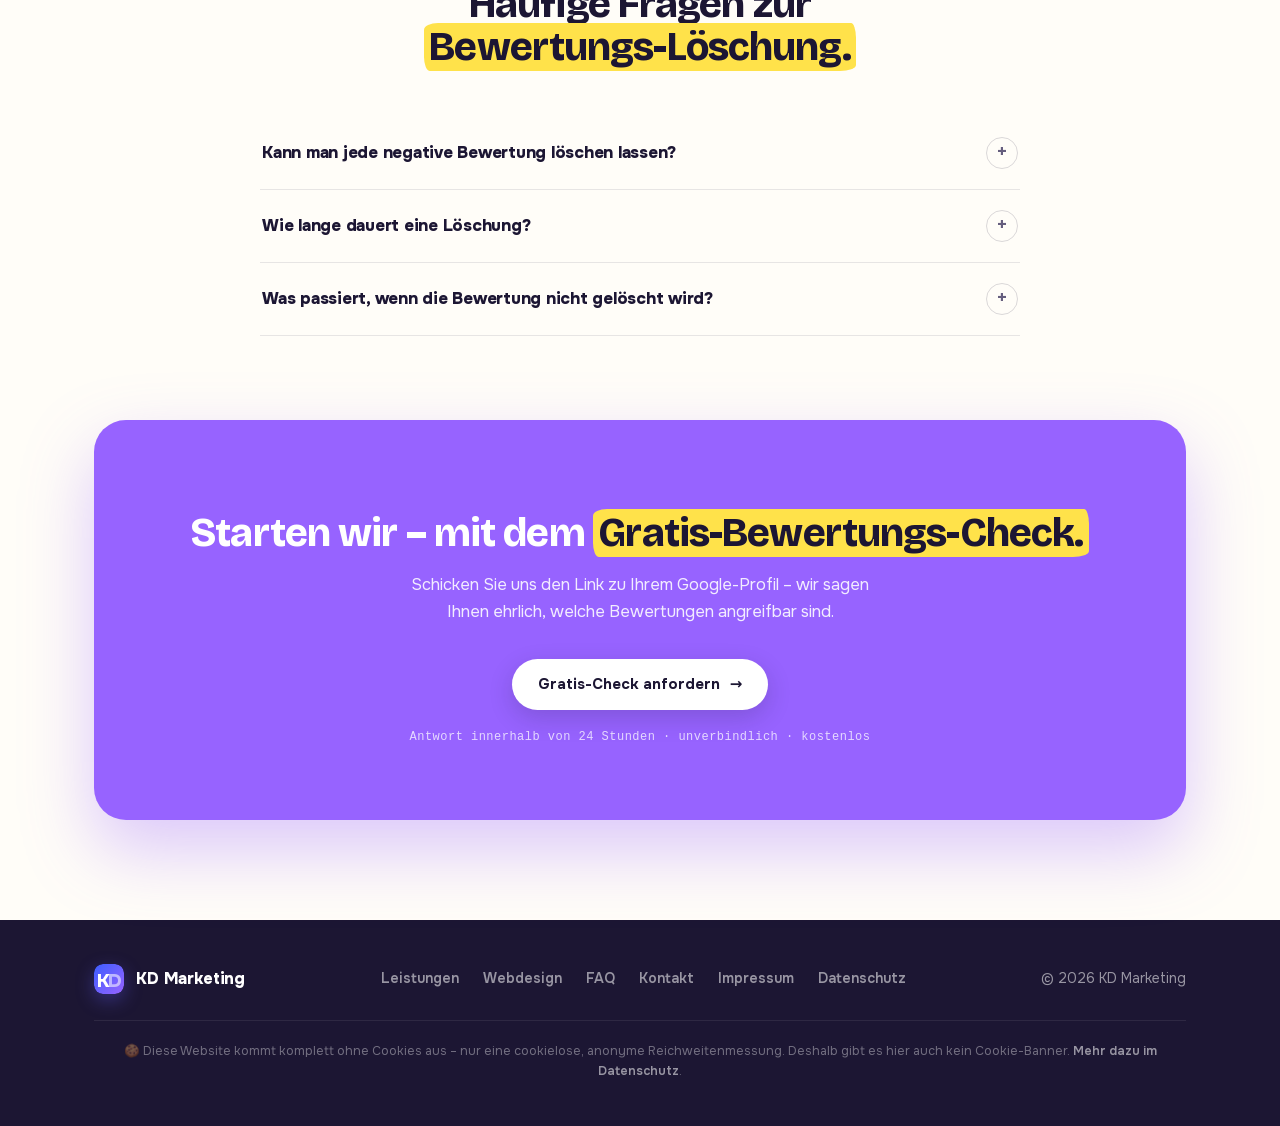
==== commit ecdc3e5c: "Bewertungen-Seite: 'Negative' im Title, Augsburg-Bezug im Text Co-Authored-By: Claude Opus 5.5 <nore" ====
--- a/bewertungen-loeschen/index.html
+++ b/bewertungen-loeschen/index.html
@@ -3,13 +3,13 @@
 <head>
 <meta charset="UTF-8">
 <meta name="viewport" content="width=device-width, initial-scale=1.0">
-<title>Google Bewertungen löschen lassen | KD Marketing</title>
+<title>Negative Google Bewertungen löschen lassen | KD Marketing</title>
 <meta name="description" content="Unberechtigte oder gefälschte Google-Bewertungen löschen lassen: ehrlicher Chancen-Check, Löschantrag bei Google, Aufbau echter 5-Sterne-Bewertungen.">
 <link rel="canonical" href="https://kd-marketing.com/bewertungen-loeschen/">
 <meta property="og:type" content="website">
 <meta property="og:site_name" content="KD Marketing">
 <meta property="og:locale" content="de_DE">
-<meta property="og:title" content="Google Bewertungen löschen lassen | KD Marketing">
+<meta property="og:title" content="Negative Google Bewertungen löschen lassen | KD Marketing">
 <meta property="og:description" content="Unberechtigte oder gefälschte Google-Bewertungen löschen lassen: ehrlicher Chancen-Check, Löschantrag bei Google, Aufbau echter 5-Sterne-Bewertungen.">
 <meta property="og:url" content="https://kd-marketing.com/bewertungen-loeschen/">
 <meta property="og:image" content="https://kd-marketing.com/og-image.png">
@@ -233,6 +233,7 @@
 <p><strong>Google löscht Bewertungen, die gegen die eigenen Richtlinien oder geltendes Recht verstoßen.</strong> Dazu gehören Bewertungen ohne echten Kundenkontakt, Angriffe von Wettbewerbern, gekaufte Fake-Profile, Beleidigungen und falsche Tatsachenbehauptungen. Erfahrungsgemäß fällt ein erheblicher Teil unfairer 1-Sterne-Bewertungen genau in diese Kategorien – sie sind angreifbar, wenn der Löschantrag sauber begründet ist.</p>
 <p>Genauso ehrlich: <strong>Die echte Meinung eines echten Kunden ist von der Meinungsfreiheit geschützt</strong> und lässt sich nicht löschen. Agenturen, die die Löschung jeder beliebigen Bewertung „garantieren“, arbeiten unseriös – davon sollten Sie die Finger lassen. In solchen Fällen wirkt etwas anderes: eine souveräne öffentliche Antwort, die Mitlesende überzeugt, und viele echte positive Bewertungen, die den Einzelfall relativieren.</p>
 <p>Deshalb kombinieren wir immer beides: <strong>Angreifbares entfernen lassen und Ihre Reputation aktiv aufbauen.</strong> So steigt Ihre Durchschnittsnote doppelt – und Ihr Profil ist auch gegen die nächste unfaire Bewertung gewappnet.</p>
+<p>Von unserem Standort bei Augsburg aus betreuen wir Unternehmen in ganz Deutschland – die Bewertungs-Löschung läuft komplett online, Sie müssen dafür nirgendwo hinfahren.</p>
     </div>
   </div>
 </section>
